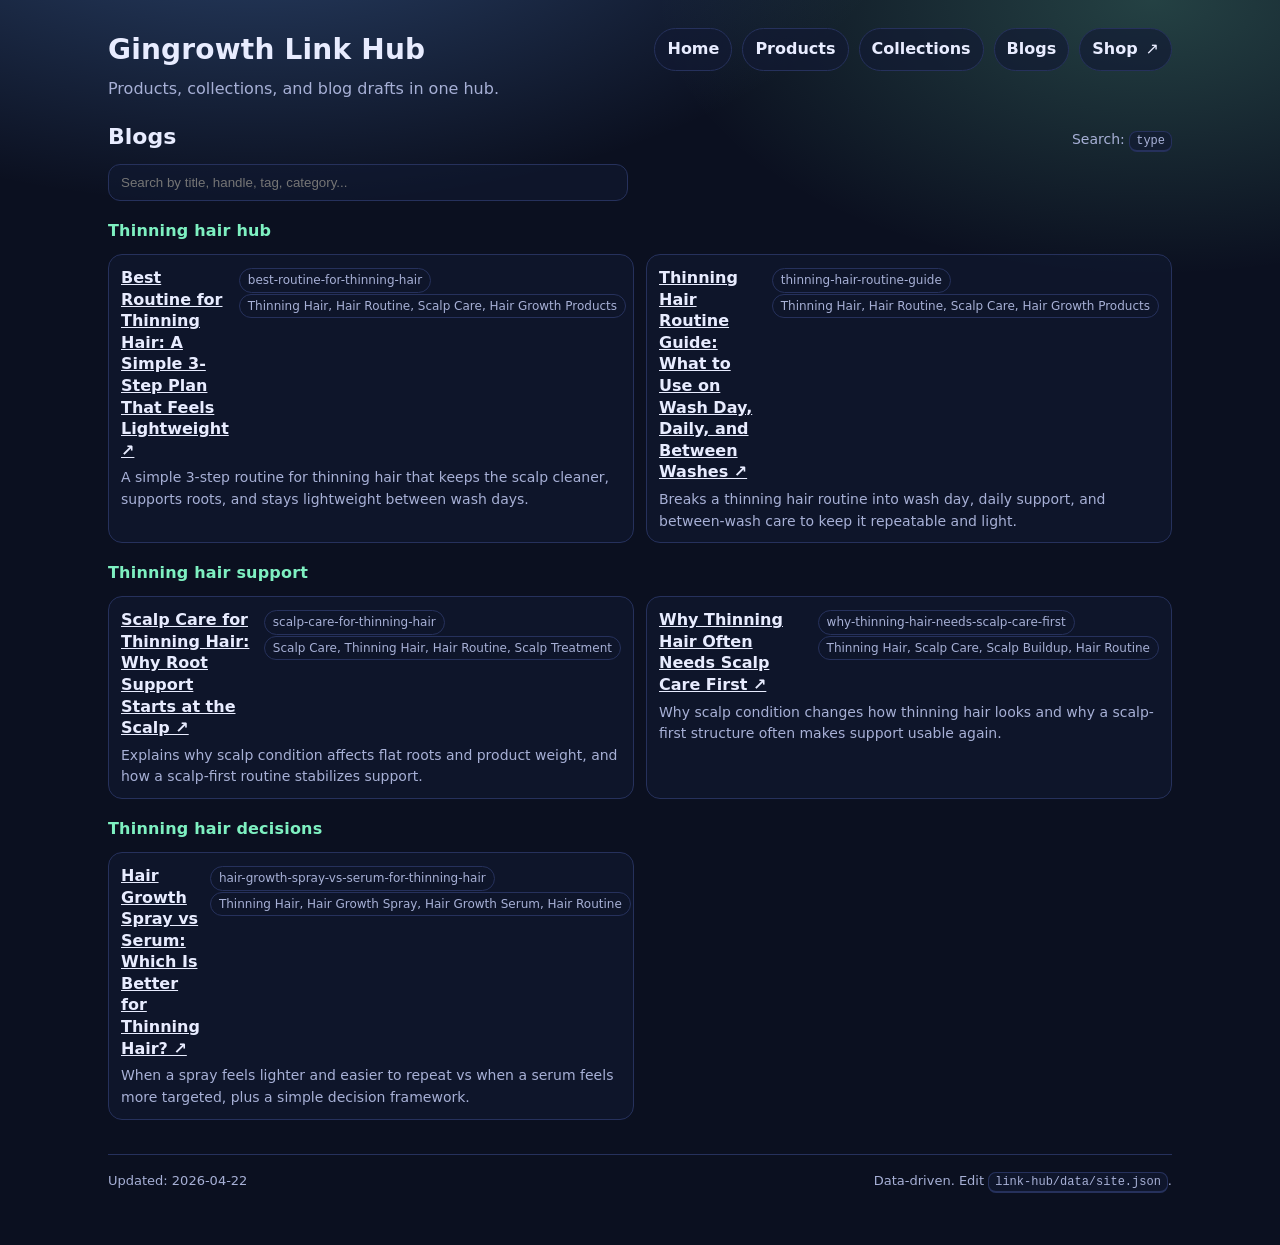
==== docs/blogs/index.html @ 3f3c01ea "Add generated Pages HTML files Include the docs entry pages required for GitHub Pages to serve the p" ====
<!doctype html>
<html lang="en">
<head>
  <meta charset="utf-8" />
  <meta name="viewport" content="width=device-width, initial-scale=1" />
  <title>Gingrowth Link Hub — Blogs</title>
  <meta name="description" content="Blog links." />
  <link rel="stylesheet" href="../assets/styles.css" />
</head>
<body>
  <div class="container">
    <div class="topbar">
      <div class="brand">
        <h1>Gingrowth Link Hub</h1>
        <p>Products, collections, and blog drafts in one hub.</p>
      </div>
      <div class="pills">
        <a class="pill" href="../index.html"><strong>Home</strong></a>
        <a class="pill" href="../products/"><strong>Products</strong></a>
        <a class="pill" href="../collections/"><strong>Collections</strong></a>
        <a class="pill" href="../blogs/"><strong>Blogs</strong></a>
        <a class="pill" href="https://gingrowth.com/" target="_blank" rel="noopener noreferrer"><strong>Shop</strong> ↗</a>
      </div>
    </div>

    <div class="page-title">
  <h2>Blogs</h2>
  <div class="hint">Search: <span class="kbd">type</span></div>
</div>
<div class="search">
  <input data-role="search" type="search" placeholder="Search by title, handle, tag, category..." />
</div>


<div class="section">
  <h3>Thinning hair hub</h3>
  <div class="list">
<div class="item" data-role="item" data-search="best routine for thinning hair: a simple 3-step plan that feels lightweight blog-01-best-routine-for-thinning-hair.md best-routine-for-thinning-hair thinning hair hub thinning hair hair routine scalp care hair growth products a simple 3-step routine for thinning hair that keeps the scalp cleaner, supports roots, and stays lightweight between wash days.">
  <div class="row">
    <p class="title"><a href="blog-01-best-routine-for-thinning-hair.md" target="_blank" rel="noopener noreferrer">Best Routine for Thinning Hair: A Simple 3-Step Plan That Feels Lightweight ↗</a></p>
    <div><span class="badge">best-routine-for-thinning-hair</span> <span class="badge">Thinning Hair, Hair Routine, Scalp Care, Hair Growth Products</span></div>
  </div>
  <p class="meta">A simple 3-step routine for thinning hair that keeps the scalp cleaner, supports roots, and stays lightweight between wash days.</p>
</div>

<div class="item" data-role="item" data-search="thinning hair routine guide: what to use on wash day, daily, and between washes blog-02-thinning-hair-routine-guide.md thinning-hair-routine-guide thinning hair hub thinning hair hair routine scalp care hair growth products breaks a thinning hair routine into wash day, daily support, and between-wash care to keep it repeatable and light.">
  <div class="row">
    <p class="title"><a href="blog-02-thinning-hair-routine-guide.md" target="_blank" rel="noopener noreferrer">Thinning Hair Routine Guide: What to Use on Wash Day, Daily, and Between Washes ↗</a></p>
    <div><span class="badge">thinning-hair-routine-guide</span> <span class="badge">Thinning Hair, Hair Routine, Scalp Care, Hair Growth Products</span></div>
  </div>
  <p class="meta">Breaks a thinning hair routine into wash day, daily support, and between-wash care to keep it repeatable and light.</p>
</div></div>
</div>

<div class="section">
  <h3>Thinning hair support</h3>
  <div class="list">
<div class="item" data-role="item" data-search="scalp care for thinning hair: why root support starts at the scalp blog-03-scalp-care-for-thinning-hair.md scalp-care-for-thinning-hair thinning hair support scalp care thinning hair hair routine scalp treatment explains why scalp condition affects flat roots and product weight, and how a scalp-first routine stabilizes support.">
  <div class="row">
    <p class="title"><a href="blog-03-scalp-care-for-thinning-hair.md" target="_blank" rel="noopener noreferrer">Scalp Care for Thinning Hair: Why Root Support Starts at the Scalp ↗</a></p>
    <div><span class="badge">scalp-care-for-thinning-hair</span> <span class="badge">Scalp Care, Thinning Hair, Hair Routine, Scalp Treatment</span></div>
  </div>
  <p class="meta">Explains why scalp condition affects flat roots and product weight, and how a scalp-first routine stabilizes support.</p>
</div>

<div class="item" data-role="item" data-search="why thinning hair often needs scalp care first blog-05-why-thinning-hair-needs-scalp-care-first.md why-thinning-hair-needs-scalp-care-first thinning hair support thinning hair scalp care scalp buildup hair routine why scalp condition changes how thinning hair looks and why a scalp-first structure often makes support usable again.">
  <div class="row">
    <p class="title"><a href="blog-05-why-thinning-hair-needs-scalp-care-first.md" target="_blank" rel="noopener noreferrer">Why Thinning Hair Often Needs Scalp Care First ↗</a></p>
    <div><span class="badge">why-thinning-hair-needs-scalp-care-first</span> <span class="badge">Thinning Hair, Scalp Care, Scalp Buildup, Hair Routine</span></div>
  </div>
  <p class="meta">Why scalp condition changes how thinning hair looks and why a scalp-first structure often makes support usable again.</p>
</div></div>
</div>

<div class="section">
  <h3>Thinning hair decisions</h3>
  <div class="list">
<div class="item" data-role="item" data-search="hair growth spray vs serum: which is better for thinning hair? blog-04-hair-growth-spray-vs-serum-for-thinning-hair.md hair-growth-spray-vs-serum-for-thinning-hair thinning hair decisions thinning hair hair growth spray hair growth serum hair routine when a spray feels lighter and easier to repeat vs when a serum feels more targeted, plus a simple decision framework.">
  <div class="row">
    <p class="title"><a href="blog-04-hair-growth-spray-vs-serum-for-thinning-hair.md" target="_blank" rel="noopener noreferrer">Hair Growth Spray vs Serum: Which Is Better for Thinning Hair? ↗</a></p>
    <div><span class="badge">hair-growth-spray-vs-serum-for-thinning-hair</span> <span class="badge">Thinning Hair, Hair Growth Spray, Hair Growth Serum, Hair Routine</span></div>
  </div>
  <p class="meta">When a spray feels lighter and easier to repeat vs when a serum feels more targeted, plus a simple decision framework.</p>
</div></div>
</div>


    <div class="footer">
      <div class="small">Updated: 2026-04-22</div>
      <div class="small">Data-driven. Edit <span class="kbd">link-hub/data/site.json</span>.</div>
    </div>
  </div>
  <script src="../assets/app.js"></script>
</body>
</html>
---- docs/assets/styles.css ----
:root{--bg:#0b1020;--panel:#121a33;--text:#e8ecff;--muted:#a7b0d6;--line:#26315c;--brand:#6aa9ff;--brand2:#7ef0c1;--shadow:0 10px 30px rgba(0,0,0,.35);--radius:16px;--max:1100px;font-synthesis:none;text-rendering:optimizeLegibility;-webkit-font-smoothing:antialiased;}
*{box-sizing:border-box}body{margin:0;font:16px/1.55 ui-sans-serif,system-ui,-apple-system,Segoe UI,Roboto,Helvetica,Arial; background:radial-gradient(1200px 600px at 20% -10%, rgba(106,169,255,.35), transparent 55%),radial-gradient(900px 500px at 90% 0%, rgba(126,240,193,.22), transparent 55%),var(--bg); color:var(--text)}
a{color:inherit}a:hover{color:var(--brand)}
.container{max-width:var(--max);margin:0 auto;padding:28px 18px 54px}
.topbar{display:flex;justify-content:space-between;gap:14px;align-items:flex-start;margin-bottom:18px}
.brand h1{font-size:28px;letter-spacing:.2px;margin:0 0 6px}
.brand p{margin:0;color:var(--muted)}
.pills{display:flex;flex-wrap:wrap;gap:10px;align-items:center;justify-content:flex-end}
.pill{display:inline-flex;gap:8px;align-items:center;padding:8px 12px;border:1px solid var(--line);border-radius:999px;background:rgba(18,26,51,.65);text-decoration:none}
.pill strong{font-weight:600}
.grid{display:grid;grid-template-columns:repeat(12,1fr);gap:14px;margin-top:18px}
.card{grid-column:span 12; background:rgba(18,26,51,.72); border:1px solid var(--line); border-radius:var(--radius); box-shadow:var(--shadow); padding:16px}
@media (min-width:760px){.card{grid-column:span 4}}
.card h2{margin:0 0 6px;font-size:18px}
.card p{margin:0 0 12px;color:var(--muted)}
.card a.btn{display:inline-flex;gap:8px;align-items:center;padding:10px 12px;border-radius:12px;border:1px solid var(--line);background:linear-gradient(180deg, rgba(106,169,255,.20), rgba(106,169,255,.05));text-decoration:none}
.card a.btn:hover{border-color:rgba(106,169,255,.7)}
.page-title{display:flex;flex-wrap:wrap;gap:12px;align-items:baseline;justify-content:space-between;margin:18px 0 10px}
.page-title h2{margin:0;font-size:22px}
.page-title .hint{color:var(--muted);font-size:14px}
.section{margin-top:18px}
.section h3{margin:0 0 10px;font-size:16px;color:var(--brand2);letter-spacing:.2px}
.list{display:grid;grid-template-columns:repeat(12,1fr);gap:12px}
.item{grid-column:span 12; border:1px solid var(--line); border-radius:14px; background:rgba(18,26,51,.55); padding:12px 12px 10px}
@media (min-width:760px){.item{grid-column:span 6}}
.item .row{display:flex;gap:10px;align-items:flex-start;justify-content:space-between}
.item .title{font-weight:650;margin:0;line-height:1.35}
.item .meta{margin:6px 0 0;color:var(--muted);font-size:14px}
.badge{display:inline-flex;align-items:center;padding:2px 8px;border-radius:999px;border:1px solid var(--line);color:var(--muted);font-size:12px;white-space:nowrap}
.kbd{font:12px/1.2 ui-monospace,SFMono-Regular,Menlo,Monaco,Consolas,monospace;border:1px solid var(--line);border-bottom-width:2px;background:rgba(18,26,51,.65);padding:2px 6px;border-radius:8px;color:var(--muted)}
.search{display:flex;gap:10px;align-items:center;margin:10px 0 0}
.search input{width:100%;max-width:520px;padding:10px 12px;border-radius:12px;border:1px solid var(--line);background:rgba(18,26,51,.55);color:var(--text);outline:none}
.search input:focus{border-color:rgba(106,169,255,.7)}
.footer{margin-top:34px;padding-top:16px;border-top:1px solid var(--line);color:var(--muted);display:flex;flex-wrap:wrap;gap:10px;justify-content:space-between}
.small{font-size:13px;color:var(--muted)}
.hidden{display:none}
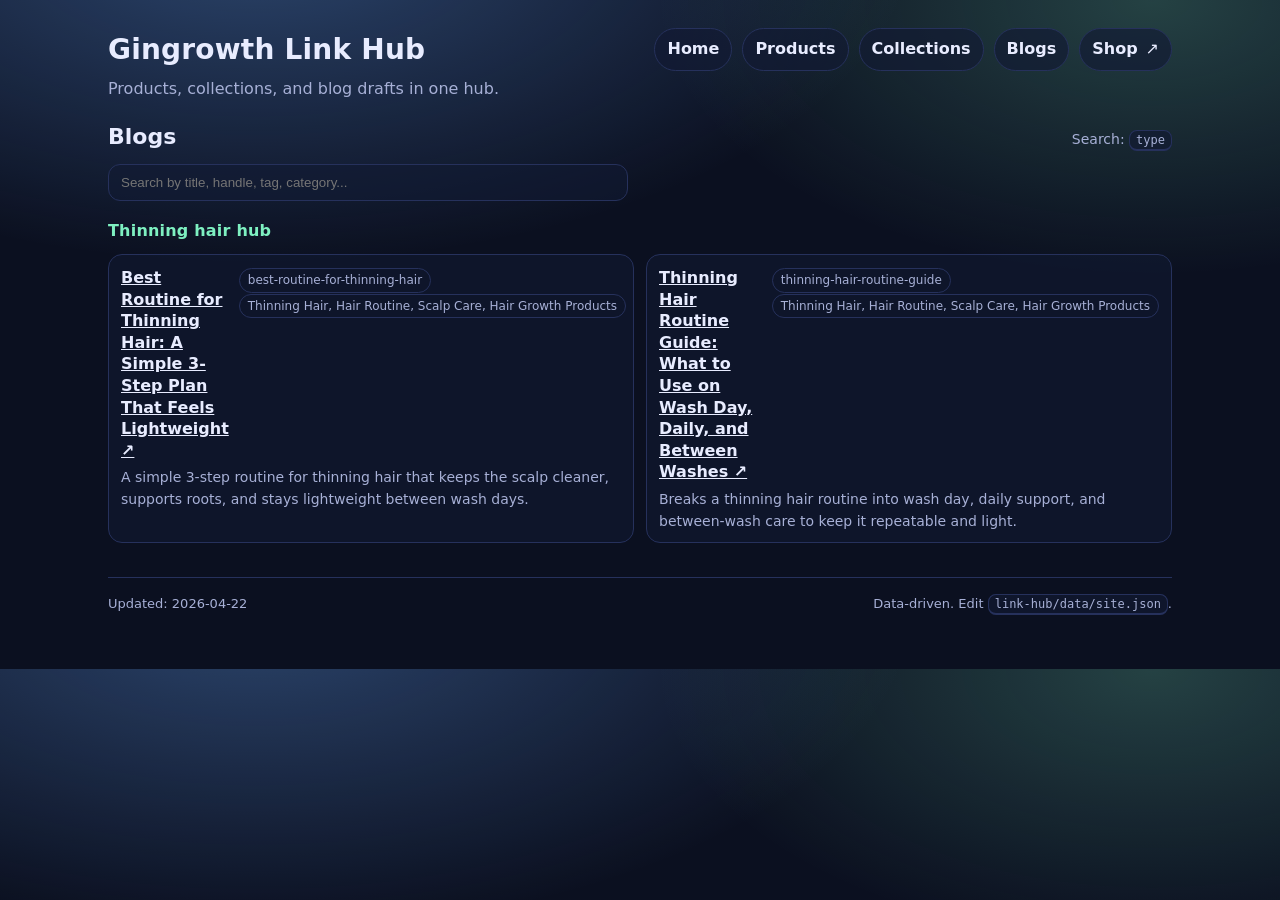
==== commit 8abd5ae4: "Update live blog links and add GSC verification Point the public blog hub to live Gingrowth articles" ====
--- a/docs/blogs/index.html
+++ b/docs/blogs/index.html
@@ -35,52 +35,20 @@
 <div class="section">
   <h3>Thinning hair hub</h3>
   <div class="list">
-<div class="item" data-role="item" data-search="best routine for thinning hair: a simple 3-step plan that feels lightweight blog-01-best-routine-for-thinning-hair.md best-routine-for-thinning-hair thinning hair hub thinning hair hair routine scalp care hair growth products a simple 3-step routine for thinning hair that keeps the scalp cleaner, supports roots, and stays lightweight between wash days.">
+<div class="item" data-role="item" data-search="best routine for thinning hair: a simple 3-step plan that feels lightweight https://gingrowth.com/blogs/hair-care/best-routine-for-thinning-hair best-routine-for-thinning-hair thinning hair hub thinning hair hair routine scalp care hair growth products a simple 3-step routine for thinning hair that keeps the scalp cleaner, supports roots, and stays lightweight between wash days.">
   <div class="row">
-    <p class="title"><a href="blog-01-best-routine-for-thinning-hair.md" target="_blank" rel="noopener noreferrer">Best Routine for Thinning Hair: A Simple 3-Step Plan That Feels Lightweight ↗</a></p>
+    <p class="title"><a href="https://gingrowth.com/blogs/hair-care/best-routine-for-thinning-hair" target="_blank" rel="noopener noreferrer">Best Routine for Thinning Hair: A Simple 3-Step Plan That Feels Lightweight ↗</a></p>
     <div><span class="badge">best-routine-for-thinning-hair</span> <span class="badge">Thinning Hair, Hair Routine, Scalp Care, Hair Growth Products</span></div>
   </div>
   <p class="meta">A simple 3-step routine for thinning hair that keeps the scalp cleaner, supports roots, and stays lightweight between wash days.</p>
 </div>
 
-<div class="item" data-role="item" data-search="thinning hair routine guide: what to use on wash day, daily, and between washes blog-02-thinning-hair-routine-guide.md thinning-hair-routine-guide thinning hair hub thinning hair hair routine scalp care hair growth products breaks a thinning hair routine into wash day, daily support, and between-wash care to keep it repeatable and light.">
+<div class="item" data-role="item" data-search="thinning hair routine guide: what to use on wash day, daily, and between washes https://gingrowth.com/blogs/hair-care/thinning-hair-routine-guide thinning-hair-routine-guide thinning hair hub thinning hair hair routine scalp care hair growth products breaks a thinning hair routine into wash day, daily support, and between-wash care to keep it repeatable and light.">
   <div class="row">
-    <p class="title"><a href="blog-02-thinning-hair-routine-guide.md" target="_blank" rel="noopener noreferrer">Thinning Hair Routine Guide: What to Use on Wash Day, Daily, and Between Washes ↗</a></p>
+    <p class="title"><a href="https://gingrowth.com/blogs/hair-care/thinning-hair-routine-guide" target="_blank" rel="noopener noreferrer">Thinning Hair Routine Guide: What to Use on Wash Day, Daily, and Between Washes ↗</a></p>
     <div><span class="badge">thinning-hair-routine-guide</span> <span class="badge">Thinning Hair, Hair Routine, Scalp Care, Hair Growth Products</span></div>
   </div>
   <p class="meta">Breaks a thinning hair routine into wash day, daily support, and between-wash care to keep it repeatable and light.</p>
-</div></div>
-</div>
-
-<div class="section">
-  <h3>Thinning hair support</h3>
-  <div class="list">
-<div class="item" data-role="item" data-search="scalp care for thinning hair: why root support starts at the scalp blog-03-scalp-care-for-thinning-hair.md scalp-care-for-thinning-hair thinning hair support scalp care thinning hair hair routine scalp treatment explains why scalp condition affects flat roots and product weight, and how a scalp-first routine stabilizes support.">
-  <div class="row">
-    <p class="title"><a href="blog-03-scalp-care-for-thinning-hair.md" target="_blank" rel="noopener noreferrer">Scalp Care for Thinning Hair: Why Root Support Starts at the Scalp ↗</a></p>
-    <div><span class="badge">scalp-care-for-thinning-hair</span> <span class="badge">Scalp Care, Thinning Hair, Hair Routine, Scalp Treatment</span></div>
-  </div>
-  <p class="meta">Explains why scalp condition affects flat roots and product weight, and how a scalp-first routine stabilizes support.</p>
-</div>
-
-<div class="item" data-role="item" data-search="why thinning hair often needs scalp care first blog-05-why-thinning-hair-needs-scalp-care-first.md why-thinning-hair-needs-scalp-care-first thinning hair support thinning hair scalp care scalp buildup hair routine why scalp condition changes how thinning hair looks and why a scalp-first structure often makes support usable again.">
-  <div class="row">
-    <p class="title"><a href="blog-05-why-thinning-hair-needs-scalp-care-first.md" target="_blank" rel="noopener noreferrer">Why Thinning Hair Often Needs Scalp Care First ↗</a></p>
-    <div><span class="badge">why-thinning-hair-needs-scalp-care-first</span> <span class="badge">Thinning Hair, Scalp Care, Scalp Buildup, Hair Routine</span></div>
-  </div>
-  <p class="meta">Why scalp condition changes how thinning hair looks and why a scalp-first structure often makes support usable again.</p>
-</div></div>
-</div>
-
-<div class="section">
-  <h3>Thinning hair decisions</h3>
-  <div class="list">
-<div class="item" data-role="item" data-search="hair growth spray vs serum: which is better for thinning hair? blog-04-hair-growth-spray-vs-serum-for-thinning-hair.md hair-growth-spray-vs-serum-for-thinning-hair thinning hair decisions thinning hair hair growth spray hair growth serum hair routine when a spray feels lighter and easier to repeat vs when a serum feels more targeted, plus a simple decision framework.">
-  <div class="row">
-    <p class="title"><a href="blog-04-hair-growth-spray-vs-serum-for-thinning-hair.md" target="_blank" rel="noopener noreferrer">Hair Growth Spray vs Serum: Which Is Better for Thinning Hair? ↗</a></p>
-    <div><span class="badge">hair-growth-spray-vs-serum-for-thinning-hair</span> <span class="badge">Thinning Hair, Hair Growth Spray, Hair Growth Serum, Hair Routine</span></div>
-  </div>
-  <p class="meta">When a spray feels lighter and easier to repeat vs when a serum feels more targeted, plus a simple decision framework.</p>
 </div></div>
 </div>
 
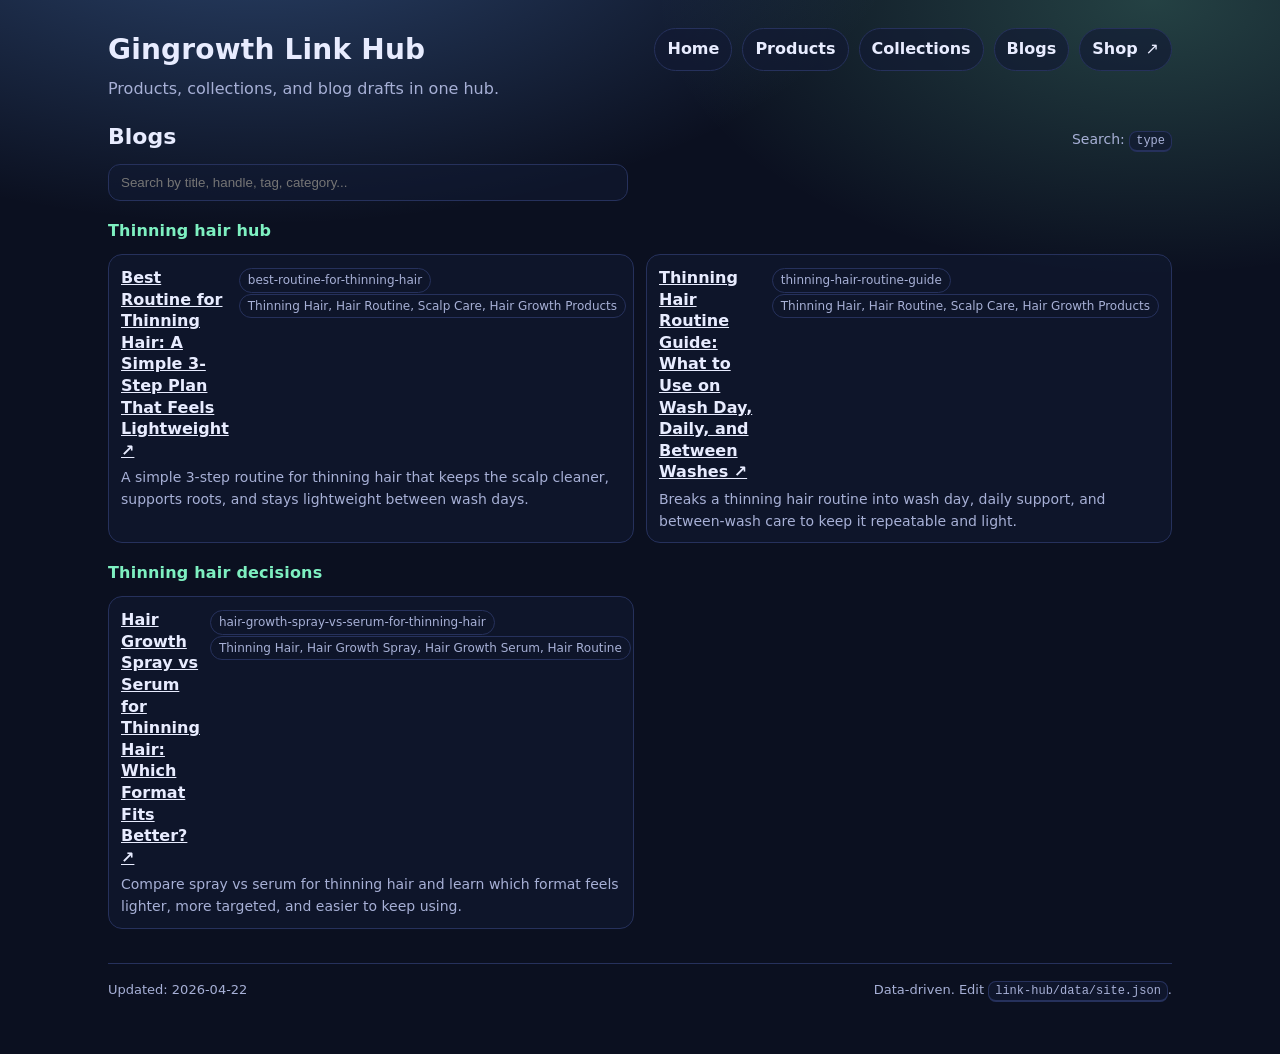
==== commit e11ccbe1: "Add blog-04 to the public link hub Include the live spray-vs-serum article in the public blog hub an" ====
--- a/docs/blogs/index.html
+++ b/docs/blogs/index.html
@@ -52,6 +52,18 @@
 </div></div>
 </div>
 
+<div class="section">
+  <h3>Thinning hair decisions</h3>
+  <div class="list">
+<div class="item" data-role="item" data-search="hair growth spray vs serum for thinning hair: which format fits better? https://gingrowth.com/blogs/hair-care/hair-growth-spray-vs-serum-for-thinning-hair hair-growth-spray-vs-serum-for-thinning-hair thinning hair decisions thinning hair hair growth spray hair growth serum hair routine compare spray vs serum for thinning hair and learn which format feels lighter, more targeted, and easier to keep using.">
+  <div class="row">
+    <p class="title"><a href="https://gingrowth.com/blogs/hair-care/hair-growth-spray-vs-serum-for-thinning-hair" target="_blank" rel="noopener noreferrer">Hair Growth Spray vs Serum for Thinning Hair: Which Format Fits Better? ↗</a></p>
+    <div><span class="badge">hair-growth-spray-vs-serum-for-thinning-hair</span> <span class="badge">Thinning Hair, Hair Growth Spray, Hair Growth Serum, Hair Routine</span></div>
+  </div>
+  <p class="meta">Compare spray vs serum for thinning hair and learn which format feels lighter, more targeted, and easier to keep using.</p>
+</div></div>
+</div>
+
 
     <div class="footer">
       <div class="small">Updated: 2026-04-22</div>
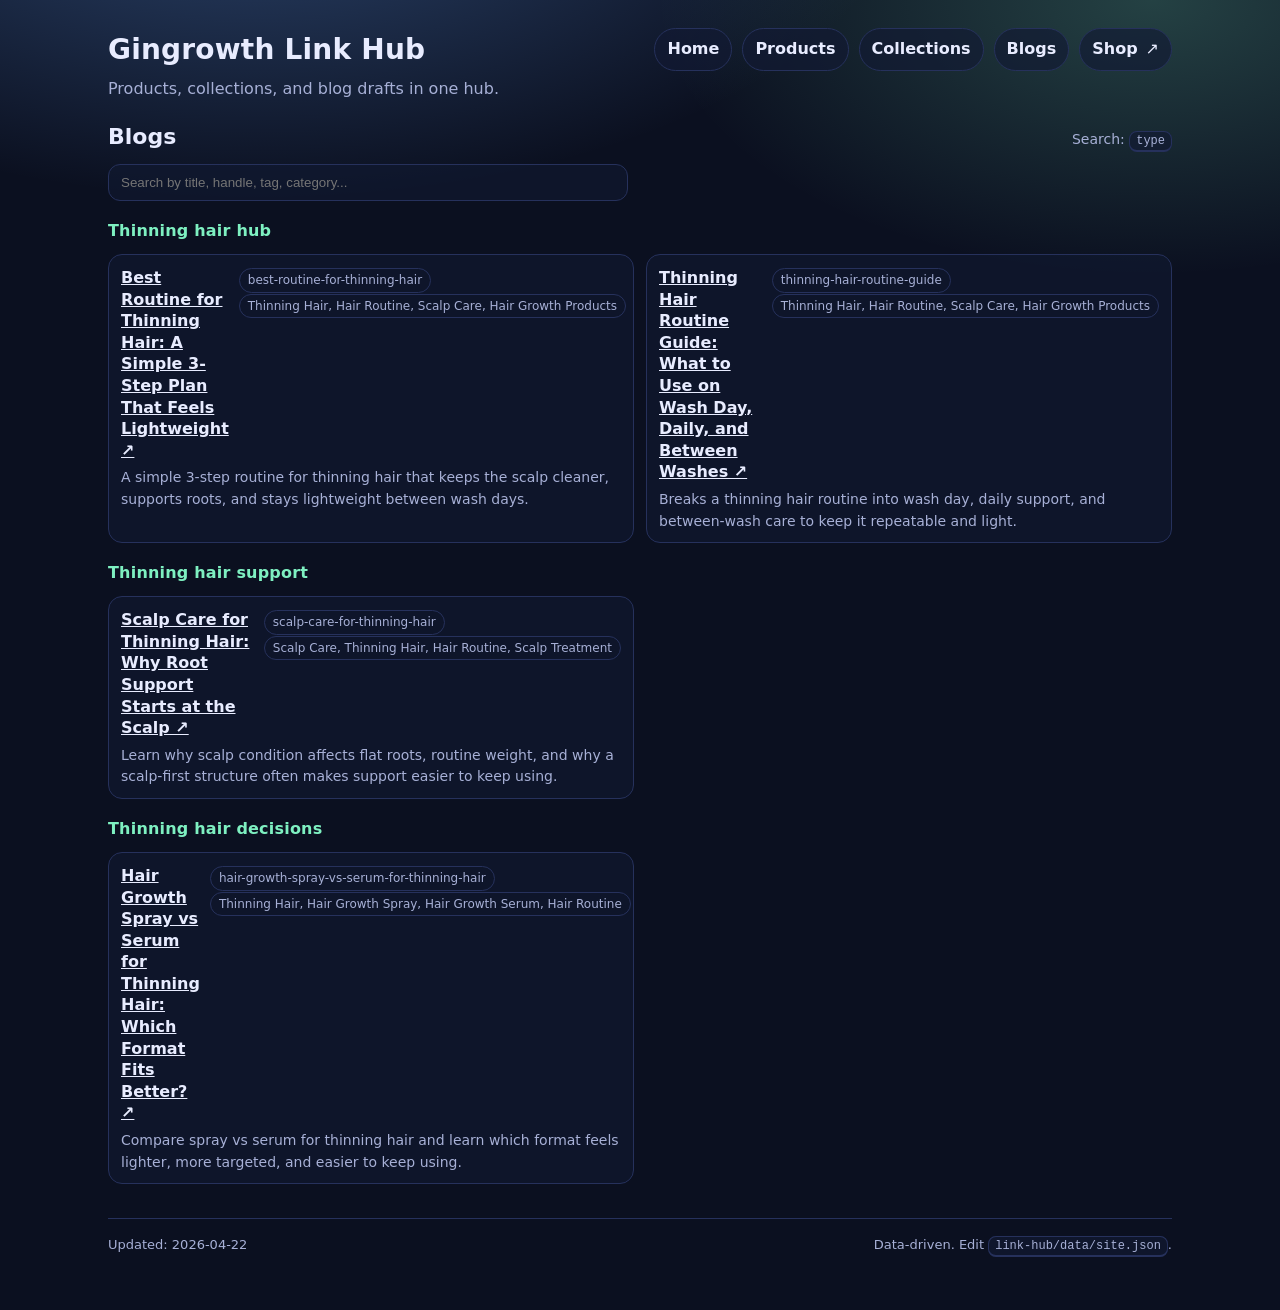
==== commit 148e0dba: "Add blog-03 to the public link hub Include the live scalp-care article in the public blog hub and re" ====
--- a/docs/blogs/index.html
+++ b/docs/blogs/index.html
@@ -53,6 +53,18 @@
 </div>
 
 <div class="section">
+  <h3>Thinning hair support</h3>
+  <div class="list">
+<div class="item" data-role="item" data-search="scalp care for thinning hair: why root support starts at the scalp https://gingrowth.com/blogs/hair-care/scalp-care-for-thinning-hair scalp-care-for-thinning-hair thinning hair support scalp care thinning hair hair routine scalp treatment learn why scalp condition affects flat roots, routine weight, and why a scalp-first structure often makes support easier to keep using.">
+  <div class="row">
+    <p class="title"><a href="https://gingrowth.com/blogs/hair-care/scalp-care-for-thinning-hair" target="_blank" rel="noopener noreferrer">Scalp Care for Thinning Hair: Why Root Support Starts at the Scalp ↗</a></p>
+    <div><span class="badge">scalp-care-for-thinning-hair</span> <span class="badge">Scalp Care, Thinning Hair, Hair Routine, Scalp Treatment</span></div>
+  </div>
+  <p class="meta">Learn why scalp condition affects flat roots, routine weight, and why a scalp-first structure often makes support easier to keep using.</p>
+</div></div>
+</div>
+
+<div class="section">
   <h3>Thinning hair decisions</h3>
   <div class="list">
 <div class="item" data-role="item" data-search="hair growth spray vs serum for thinning hair: which format fits better? https://gingrowth.com/blogs/hair-care/hair-growth-spray-vs-serum-for-thinning-hair hair-growth-spray-vs-serum-for-thinning-hair thinning hair decisions thinning hair hair growth spray hair growth serum hair routine compare spray vs serum for thinning hair and learn which format feels lighter, more targeted, and easier to keep using.">
